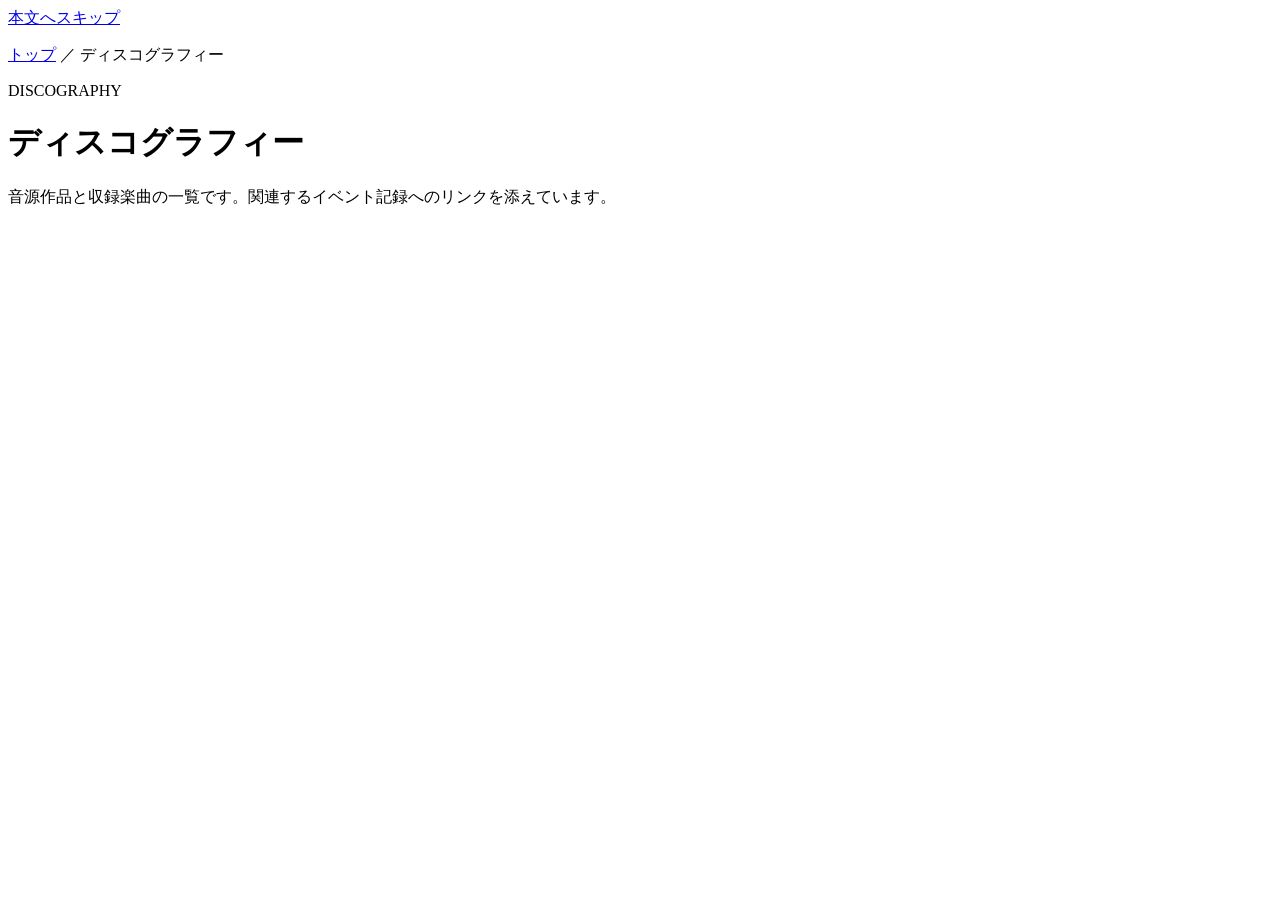
==== discography.html @ ad5c07c6 "Add archive site pages (top / history / events / songs / discography / media)" ====
<!DOCTYPE html>
<html lang="ja">
<head>
<meta charset="utf-8">
<meta name="viewport" content="width=device-width, initial-scale=1">
<title>ディスコグラフィー｜KOTTO ARCHIVES</title>
<meta name="description" content="琴山しずくの音源作品と収録楽曲の一覧。">
<meta name="robots" content="index,follow">
<meta property="og:type" content="website">
<meta property="og:site_name" content="KOTTO ARCHIVES">
<meta property="og:title" content="ディスコグラフィー｜KOTTO ARCHIVES">
<meta property="og:description" content="琴山しずくの音源作品と収録楽曲の一覧。">
<link rel="icon" href="data:image/svg+xml,%3Csvg xmlns='http://www.w3.org/2000/svg' viewBox='0 0 32 32'%3E%3Crect width='32' height='32' rx='6' fill='%238c1a24'/%3E%3Ctext x='16' y='22' font-size='16' font-family='serif' fill='%23efe6d2' text-anchor='middle'%3EK%3C/text%3E%3C/svg%3E">
<link rel="stylesheet" href="assets/style.css">
</head>
<body data-page="discography" id="top">
<a class="skip-link" href="#main">本文へスキップ</a>
<div id="site-header-mount"></div>
<main id="main">
  <div class="container">
    <p class="breadcrumb"><a href="index.html">トップ</a> ／ ディスコグラフィー</p>
    <div class="page-head">
      <span class="en">DISCOGRAPHY</span>
      <h1>ディスコグラフィー</h1>
      <p>音源作品と収録楽曲の一覧です。関連するイベント記録へのリンクを添えています。</p>
    </div>
    <p class="result-count" id="count"></p>
    <div id="list"></div>
  </div>
</main>
<div id="site-footer-mount"></div>
<script src="data/discography.js"></script>
  <script src="data/events.js"></script>
  <script src="assets/app.js"></script>
</body>
</html>
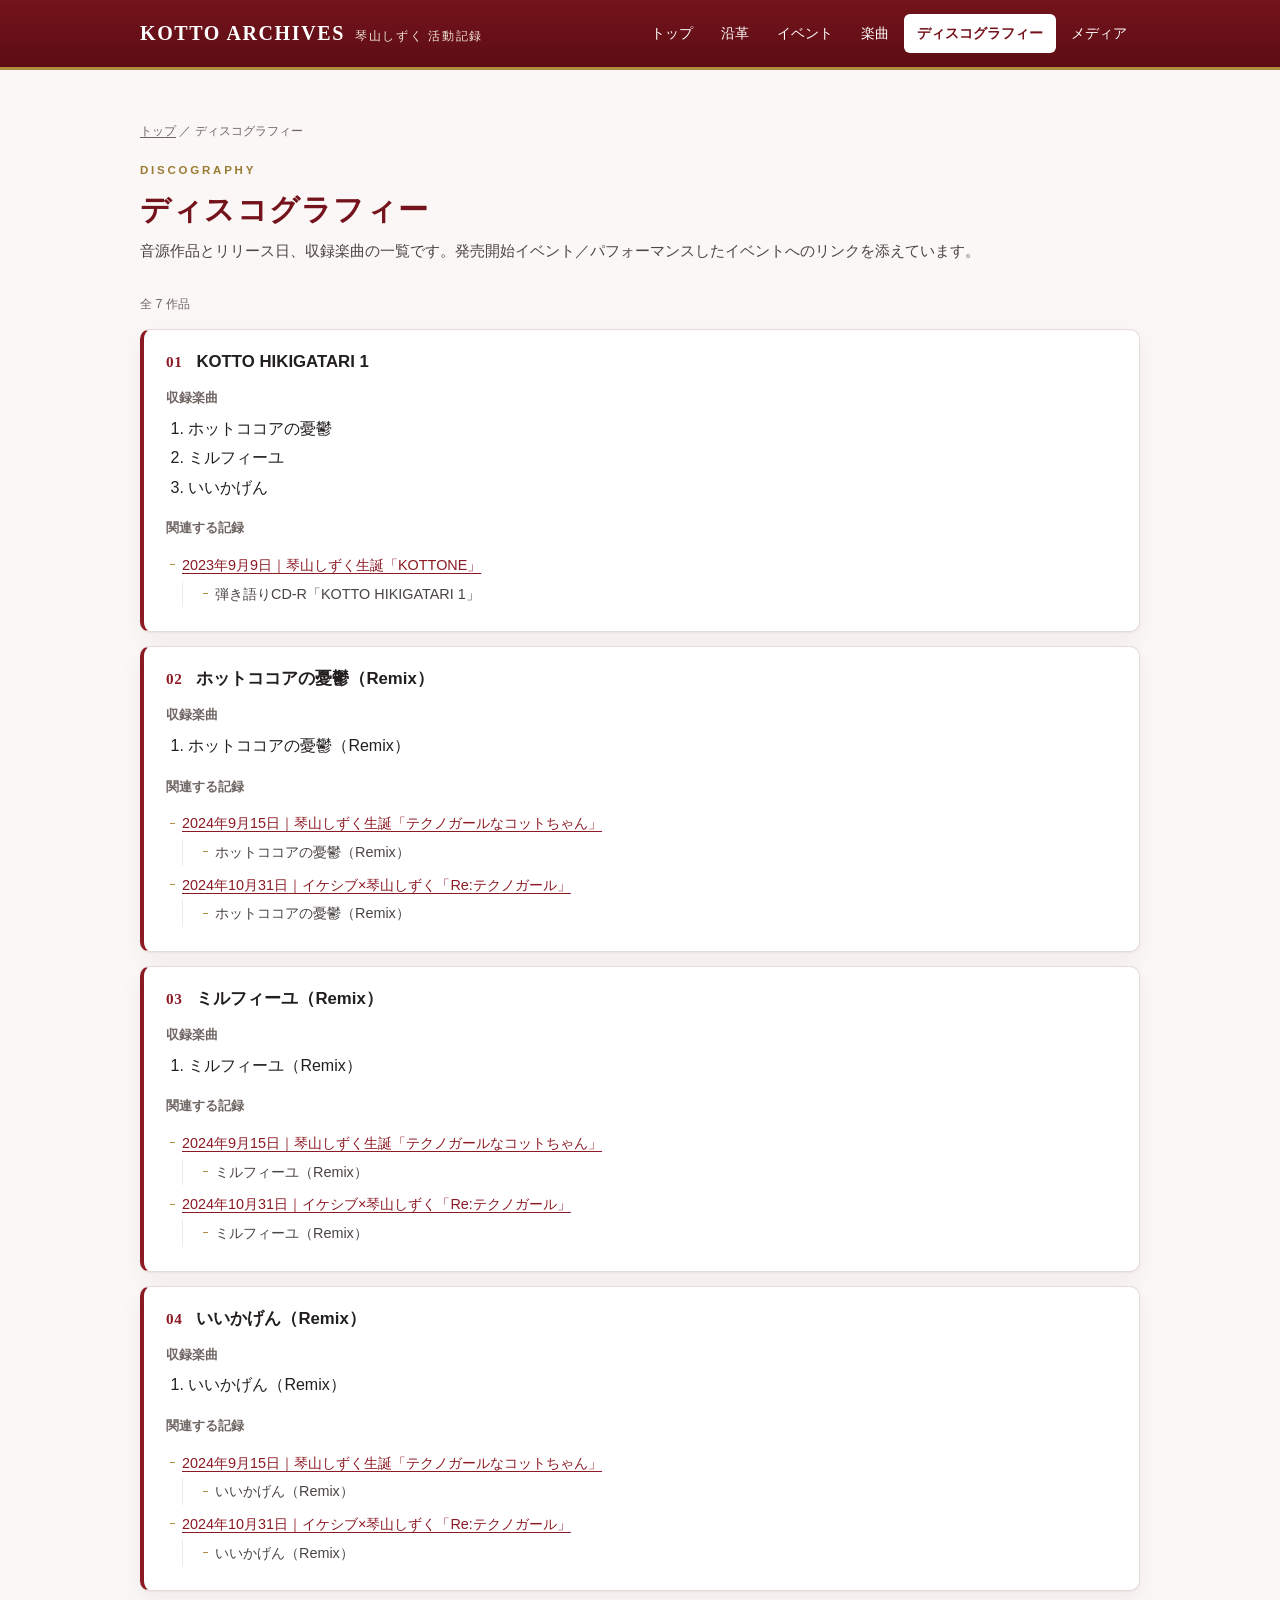
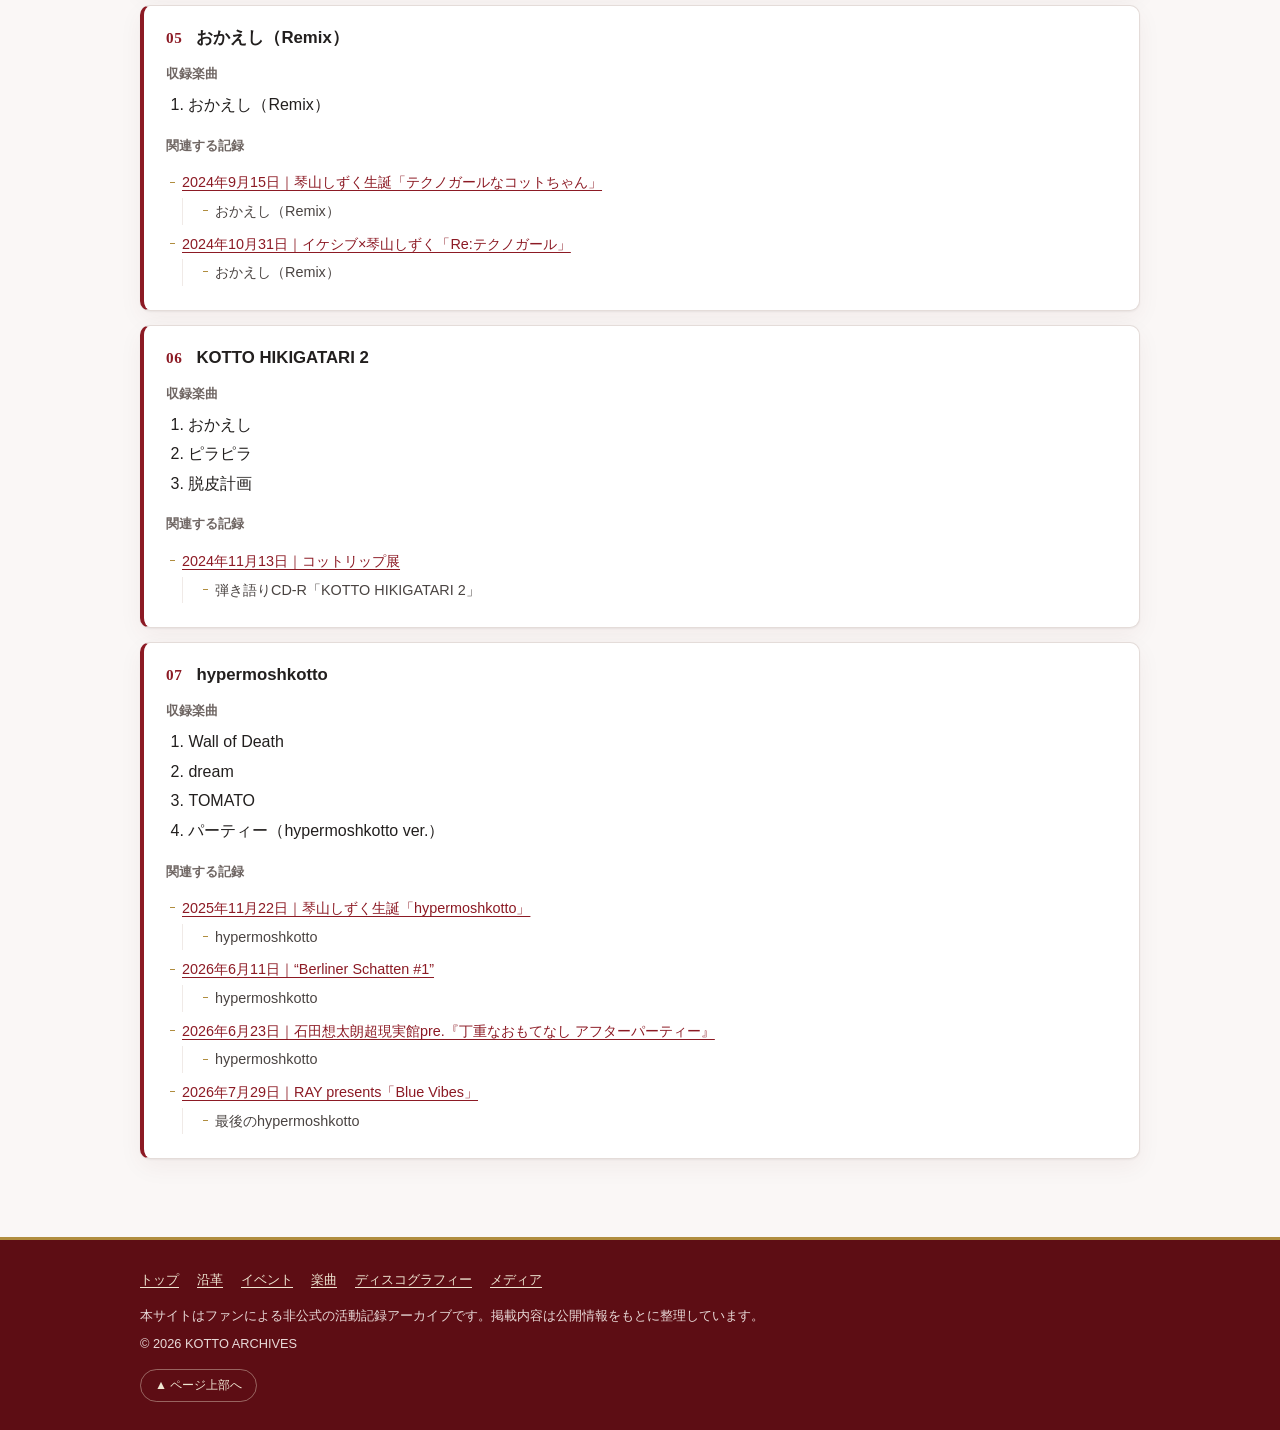
==== commit 07eea96a: "Update pages: song play counts, discography release dates, link labels" ====
--- a/discography.html
+++ b/discography.html
@@ -4,12 +4,12 @@
 <meta charset="utf-8">
 <meta name="viewport" content="width=device-width, initial-scale=1">
 <title>ディスコグラフィー｜KOTTO ARCHIVES</title>
-<meta name="description" content="琴山しずくの音源作品と収録楽曲の一覧。">
+<meta name="description" content="琴山しずくの音源作品・リリース日・収録楽曲の一覧。">
 <meta name="robots" content="index,follow">
 <meta property="og:type" content="website">
 <meta property="og:site_name" content="KOTTO ARCHIVES">
 <meta property="og:title" content="ディスコグラフィー｜KOTTO ARCHIVES">
-<meta property="og:description" content="琴山しずくの音源作品と収録楽曲の一覧。">
+<meta property="og:description" content="琴山しずくの音源作品・リリース日・収録楽曲の一覧。">
 <link rel="icon" href="data:image/svg+xml,%3Csvg xmlns='http://www.w3.org/2000/svg' viewBox='0 0 32 32'%3E%3Crect width='32' height='32' rx='6' fill='%238c1a24'/%3E%3Ctext x='16' y='22' font-size='16' font-family='serif' fill='%23efe6d2' text-anchor='middle'%3EK%3C/text%3E%3C/svg%3E">
 <link rel="stylesheet" href="assets/style.css">
 </head>
@@ -22,7 +22,7 @@
     <div class="page-head">
       <span class="en">DISCOGRAPHY</span>
       <h1>ディスコグラフィー</h1>
-      <p>音源作品と収録楽曲の一覧です。関連するイベント記録へのリンクを添えています。</p>
+      <p>音源作品とリリース日、収録楽曲の一覧です。発売開始イベント／パフォーマンスしたイベントへのリンクを添えています。</p>
     </div>
     <p class="result-count" id="count"></p>
     <div id="list"></div>
--- a/assets/style.css
+++ b/assets/style.css
@@ -0,0 +1,283 @@
+@charset "utf-8";
+/* ============================================================
+   KOTTO ARCHIVES  —  琴山しずく 活動記録アーカイブ
+   Color: main = red / base = white / accent = gold
+   視認性優先のため彩度を抑えた配色を採用
+   ============================================================ */
+
+:root{
+  --red-900:#5d0d14;
+  --red-800:#74131c;
+  --red-700:#8c1a24;
+  --red-600:#a22630;
+  --red-050:#fbf3f3;
+  --gold-600:#9a7b33;
+  --gold-500:#b08d3f;
+  --gold-100:#efe6d2;
+  --ink:#221f1e;
+  --ink-2:#4a4442;
+  --muted:#6f6663;
+  --line:#e4dcd9;
+  --line-2:#f0eae7;
+  --paper:#ffffff;
+  --paper-2:#faf7f6;
+  --radius:10px;
+  --shadow:0 1px 2px rgba(34,31,30,.06), 0 8px 24px rgba(93,13,20,.05);
+  --serif:"Hiragino Mincho ProN","Yu Mincho","YuMincho","Noto Serif JP",serif;
+  --sans:"Hiragino Kaku Gothic ProN","Hiragino Sans","Yu Gothic","Noto Sans JP","Helvetica Neue",Arial,sans-serif;
+}
+
+*,*::before,*::after{box-sizing:border-box}
+html{-webkit-text-size-adjust:100%}
+body{
+  margin:0;
+  font-family:var(--sans);
+  font-size:16px;
+  line-height:1.85;
+  color:var(--ink);
+  background:var(--paper-2);
+  font-feature-settings:"palt" 1;
+}
+img{max-width:100%;height:auto;display:block}
+a{color:var(--red-700);text-underline-offset:.2em}
+a:hover{color:var(--red-600)}
+
+/* ---------- header / nav ---------- */
+.site-header{
+  background:linear-gradient(180deg,var(--red-800) 0%,var(--red-900) 100%);
+  color:#fff;
+  border-bottom:3px solid var(--gold-500);
+}
+.site-header a{color:#fff;text-decoration:none}
+.header-inner{
+  max-width:1040px;margin:0 auto;padding:14px 20px;
+  display:flex;align-items:center;justify-content:space-between;gap:16px;flex-wrap:wrap;
+}
+.brand{display:flex;align-items:baseline;gap:10px;min-width:0}
+.brand .logo{
+  font-family:var(--serif);font-size:1.25rem;font-weight:700;letter-spacing:.08em;white-space:nowrap;
+}
+.brand .sub{font-size:.75rem;color:var(--gold-100);letter-spacing:.14em;white-space:nowrap}
+.gnav ul{list-style:none;display:flex;flex-wrap:wrap;gap:2px;margin:0;padding:0}
+.gnav a{
+  display:block;padding:6px 12px;font-size:.86rem;border-radius:6px;
+  border:1px solid transparent;transition:background .15s,border-color .15s;
+}
+.gnav a:hover{background:rgba(255,255,255,.12)}
+.gnav a[aria-current="page"]{background:#fff;color:var(--red-800);font-weight:700}
+
+/* ---------- layout ---------- */
+.container{max-width:1040px;margin:0 auto;padding:0 20px}
+main{padding:32px 0 64px}
+.page-head{margin:0 0 28px}
+.page-head h1{
+  font-family:var(--serif);font-size:1.9rem;line-height:1.4;margin:0 0 6px;
+  color:var(--red-800);letter-spacing:.04em;
+}
+.page-head .en{
+  display:block;font-family:var(--sans);font-size:.72rem;letter-spacing:.24em;
+  color:var(--gold-600);font-weight:700;margin-bottom:8px;
+}
+.page-head p{margin:0;color:var(--ink-2);font-size:.94rem}
+.breadcrumb{font-size:.78rem;color:var(--muted);margin:18px 0 16px}
+.breadcrumb a{color:var(--muted)}
+
+/* ---------- hero (top page) ---------- */
+.hero{
+  background:
+    radial-gradient(120% 140% at 15% 0%, rgba(176,141,63,.28) 0%, rgba(176,141,63,0) 55%),
+    linear-gradient(160deg,var(--red-800) 0%,var(--red-900) 70%);
+  color:#fff;padding:56px 0 52px;border-bottom:3px solid var(--gold-500);
+}
+.hero .kicker{font-size:.72rem;letter-spacing:.3em;color:var(--gold-100);margin:0 0 14px}
+.hero h1{font-family:var(--serif);font-size:2.5rem;line-height:1.35;margin:0 0 12px;letter-spacing:.06em}
+.hero .lead{margin:0;max-width:38em;color:#f4e8e6;font-size:.98rem}
+.hero .period{
+  display:inline-block;margin-top:22px;padding:6px 16px;border:1px solid rgba(239,230,210,.5);
+  border-radius:999px;font-size:.8rem;letter-spacing:.1em;color:var(--gold-100);
+}
+
+/* ---------- stats ---------- */
+.stats{display:grid;grid-template-columns:repeat(auto-fit,minmax(150px,1fr));gap:12px;margin:0 0 34px}
+.stat{background:#fff;border:1px solid var(--line);border-radius:var(--radius);padding:16px 18px}
+.stat .num{font-family:var(--serif);font-size:1.8rem;color:var(--red-700);line-height:1.2}
+.stat .num small{font-size:.9rem;margin-left:2px;color:var(--ink-2)}
+.stat .lbl{font-size:.78rem;color:var(--muted);letter-spacing:.06em}
+
+/* ---------- menu cards ---------- */
+.menu-grid{display:grid;grid-template-columns:repeat(auto-fit,minmax(260px,1fr));gap:16px;margin:0 0 40px;padding:0;list-style:none}
+.menu-card{
+  display:block;background:#fff;border:1px solid var(--line);border-top:3px solid var(--red-700);
+  border-radius:var(--radius);padding:22px;text-decoration:none;color:var(--ink);
+  box-shadow:var(--shadow);transition:transform .15s ease,border-color .15s,box-shadow .15s;
+}
+.menu-card:hover{transform:translateY(-2px);border-top-color:var(--gold-500);box-shadow:0 4px 8px rgba(34,31,30,.07),0 14px 30px rgba(93,13,20,.09)}
+.menu-card .en{font-size:.68rem;letter-spacing:.22em;color:var(--gold-600);font-weight:700}
+.menu-card h2{font-family:var(--serif);font-size:1.22rem;margin:6px 0 8px;color:var(--red-800)}
+.menu-card p{margin:0;font-size:.86rem;color:var(--ink-2);line-height:1.7}
+.menu-card .go{display:inline-block;margin-top:12px;font-size:.78rem;color:var(--red-700);font-weight:700}
+
+/* ---------- sections & cards ---------- */
+.section{margin:0 0 44px}
+.section > h2{
+  font-family:var(--serif);font-size:1.35rem;color:var(--red-800);margin:0 0 4px;
+  padding-bottom:8px;border-bottom:2px solid var(--red-700);
+}
+.section > h2 .count{font-family:var(--sans);font-size:.74rem;color:var(--muted);margin-left:10px;font-weight:400}
+.section > .desc{margin:10px 0 18px;font-size:.88rem;color:var(--muted)}
+
+.card{background:#fff;border:1px solid var(--line);border-radius:var(--radius);padding:20px 22px;margin:0 0 14px;box-shadow:var(--shadow)}
+
+/* ---------- event entry ---------- */
+.entry{background:#fff;border:1px solid var(--line);border-left:4px solid var(--red-700);border-radius:var(--radius);
+  padding:18px 22px;margin:0 0 14px;box-shadow:var(--shadow)}
+.entry-head{display:flex;flex-wrap:wrap;align-items:baseline;gap:10px 14px;margin-bottom:6px}
+.entry-date{
+  font-family:var(--serif);font-size:.95rem;color:var(--red-700);font-weight:700;
+  letter-spacing:.04em;white-space:nowrap;
+}
+.entry-title{font-size:1.05rem;font-weight:700;margin:0;line-height:1.6}
+.entry-venue{font-size:.82rem;color:var(--muted)}
+.entry-venue::before{content:"／ ";color:var(--line)}
+.entry-note{
+  margin:8px 0 0;padding:8px 12px;font-size:.8rem;color:var(--ink-2);
+  background:var(--gold-100);border-left:3px solid var(--gold-500);border-radius:4px;
+}
+.entry-links{list-style:none;display:flex;flex-wrap:wrap;gap:8px;margin:10px 0 0;padding:0}
+.entry-links a{
+  display:inline-block;font-size:.76rem;text-decoration:none;padding:3px 10px;
+  border:1px solid var(--line);border-radius:999px;color:var(--red-700);background:var(--red-050);
+}
+.entry-links a:hover{border-color:var(--red-600);background:#fff}
+
+/* nested detail tree */
+.detail{margin:12px 0 0;padding:0;list-style:none;font-size:.9rem}
+.detail li{position:relative;padding-left:16px;margin:2px 0;color:var(--ink-2)}
+.detail li::before{content:"";position:absolute;left:4px;top:.85em;width:5px;height:1px;background:var(--gold-500)}
+.detail ul{margin:2px 0 6px;padding:0 0 0 16px;list-style:none;border-left:1px solid var(--line-2)}
+.detail > li{color:var(--ink)}
+
+/* year heading (events page) */
+.year-head{
+  font-family:var(--serif);font-size:1.5rem;color:var(--red-800);margin:34px 0 14px;
+  padding-bottom:6px;border-bottom:1px solid var(--gold-500);
+}
+.year-head:first-child{margin-top:8px}
+
+/* ---------- tables ---------- */
+.table-wrap{overflow-x:auto;background:#fff;border:1px solid var(--line);border-radius:var(--radius);box-shadow:var(--shadow)}
+table{border-collapse:collapse;width:100%;min-width:720px;font-size:.9rem}
+table.matrix{min-width:640px}
+thead th{
+  background:var(--red-800);color:#fff;text-align:left;font-weight:700;padding:10px 14px;
+  font-size:.82rem;letter-spacing:.06em;white-space:nowrap;border-right:1px solid rgba(255,255,255,.14);
+}
+thead th:last-child{border-right:0}
+tbody td{padding:10px 14px;border-top:1px solid var(--line-2);vertical-align:top}
+tbody tr:nth-child(even){background:var(--paper-2)}
+tbody tr:hover{background:var(--red-050)}
+td.song{font-weight:700}
+.matrix td{text-align:center}
+.matrix td:first-child{text-align:left}
+.chk{color:var(--red-700);font-weight:700}
+.chk-off{color:var(--line)}
+
+/* ---------- badges / tags ---------- */
+.badge{
+  display:inline-block;font-size:.7rem;padding:2px 9px;border-radius:999px;
+  border:1px solid var(--line);background:#fff;color:var(--ink-2);margin:0 4px 4px 0;white-space:nowrap;
+}
+.badge.red{border-color:#dcc3c4;background:var(--red-050);color:var(--red-700)}
+.badge.gold{border-color:#ddcda4;background:#fbf7ee;color:var(--gold-600)}
+a.badge{text-decoration:none}
+a.badge:hover{border-color:var(--red-600);background:#fff}
+
+/* definition list (media meta) */
+dl.meta{margin:14px 0 16px;padding:0;font-size:.88rem}
+dl.meta .meta-row{display:flex;gap:14px;padding:6px 0;border-bottom:1px dotted var(--line)}
+dl.meta dt{flex:0 0 7em;color:var(--muted);margin:0}
+dl.meta dd{margin:0;color:var(--ink-2)}
+
+/* ---------- toolbar (filters) ---------- */
+.toolbar{
+  position:sticky;top:0;z-index:20;background:rgba(250,247,246,.95);backdrop-filter:blur(6px);
+  padding:12px 0;margin:0 0 18px;border-bottom:1px solid var(--line);
+}
+.toolbar-inner{display:flex;flex-wrap:wrap;gap:10px;align-items:center}
+.chips{display:flex;flex-wrap:wrap;gap:6px}
+.chip{
+  font-size:.8rem;padding:5px 13px;border-radius:999px;border:1px solid var(--line);
+  background:#fff;color:var(--ink-2);cursor:pointer;font-family:inherit;
+}
+.chip:hover{border-color:var(--red-600);color:var(--red-700)}
+.chip[aria-pressed="true"]{background:var(--red-700);border-color:var(--red-700);color:#fff;font-weight:700}
+.search{
+  flex:1 1 220px;min-width:180px;padding:7px 12px;font-size:.88rem;font-family:inherit;
+  border:1px solid var(--line);border-radius:6px;background:#fff;color:var(--ink);
+}
+.search:focus{outline:2px solid var(--gold-500);outline-offset:1px;border-color:var(--gold-500)}
+.result-count{font-size:.78rem;color:var(--muted);white-space:nowrap}
+
+/* ---------- timeline (history) ---------- */
+.timeline{position:relative;margin:0;padding:0 0 0 28px;list-style:none;border-left:2px solid var(--line)}
+.tl-year{
+  position:relative;margin:34px 0 14px;padding:0;font-family:var(--serif);font-size:1.5rem;color:var(--red-800);
+}
+.timeline .tl-year::before{
+  content:"";position:absolute;left:-37px;top:.55em;width:18px;height:18px;border-radius:50%;
+  background:var(--red-700);border:3px solid var(--paper-2);
+}
+.tl-item{position:relative;margin:0 0 10px}
+.tl-item::before{
+  content:"";position:absolute;left:-35px;top:.85em;width:9px;height:9px;border-radius:50%;
+  background:#fff;border:2px solid var(--gold-500);
+}
+.tl-item.is-event::before{border-color:var(--red-600)}
+.tl-body{background:#fff;border:1px solid var(--line);border-radius:var(--radius);padding:12px 16px}
+.tl-meta{display:flex;flex-wrap:wrap;gap:8px 12px;align-items:baseline}
+.tl-date{font-family:var(--serif);font-size:.85rem;color:var(--red-700);font-weight:700;white-space:nowrap}
+.tl-title{font-weight:700;font-size:.96rem}
+.tl-title a{text-decoration:none}
+.tl-title a:hover{text-decoration:underline}
+.tl-sub{font-size:.8rem;color:var(--muted)}
+.tl-tags{margin-top:6px}
+
+/* ---------- photo slots (写真は後日追加) ---------- */
+.photos{display:grid;grid-template-columns:repeat(auto-fill,minmax(150px,1fr));gap:10px;margin:14px 0 0}
+.photos figure{margin:0}
+.photos img{border-radius:6px;border:1px solid var(--line)}
+.photos figcaption{font-size:.74rem;color:var(--muted);margin-top:4px}
+
+/* ---------- footer ---------- */
+.site-footer{background:var(--red-900);color:#e8d9d7;padding:28px 0;font-size:.8rem;border-top:3px solid var(--gold-500)}
+.site-footer a{color:var(--gold-100)}
+.site-footer .fnav{list-style:none;display:flex;flex-wrap:wrap;gap:6px 18px;margin:0 0 12px;padding:0}
+.site-footer p{margin:4px 0}
+.to-top{
+  display:inline-block;margin-top:10px;padding:4px 14px;border:1px solid rgba(239,230,210,.4);
+  border-radius:999px;text-decoration:none;font-size:.76rem;
+}
+
+/* ---------- misc ---------- */
+.notice{background:#fff;border:1px dashed var(--gold-500);border-radius:var(--radius);padding:14px 18px;font-size:.85rem;color:var(--ink-2);margin:0 0 24px}
+.empty{color:var(--muted);font-size:.88rem;padding:24px;text-align:center;background:#fff;border:1px dashed var(--line);border-radius:var(--radius)}
+.skip-link{position:absolute;left:-9999px}
+.skip-link:focus{left:8px;top:8px;z-index:100;background:#fff;color:var(--red-800);padding:8px 14px;border-radius:6px}
+.anchor-offset{scroll-margin-top:70px}
+
+@media (max-width:720px){
+  body{font-size:15px}
+  .hero h1{font-size:1.9rem}
+  .page-head h1{font-size:1.5rem}
+  .header-inner{padding:12px 16px}
+  .brand .sub{display:none}
+  .entry{padding:16px 16px}
+  .timeline{padding-left:20px}
+  .timeline .tl-year::before{left:-29px;width:14px;height:14px}
+  .tl-item::before{left:-26px}
+}
+@media print{
+  .site-header,.site-footer,.toolbar{display:none}
+  body{background:#fff}
+  .entry,.card,.tl-body{box-shadow:none;break-inside:avoid}
+}
